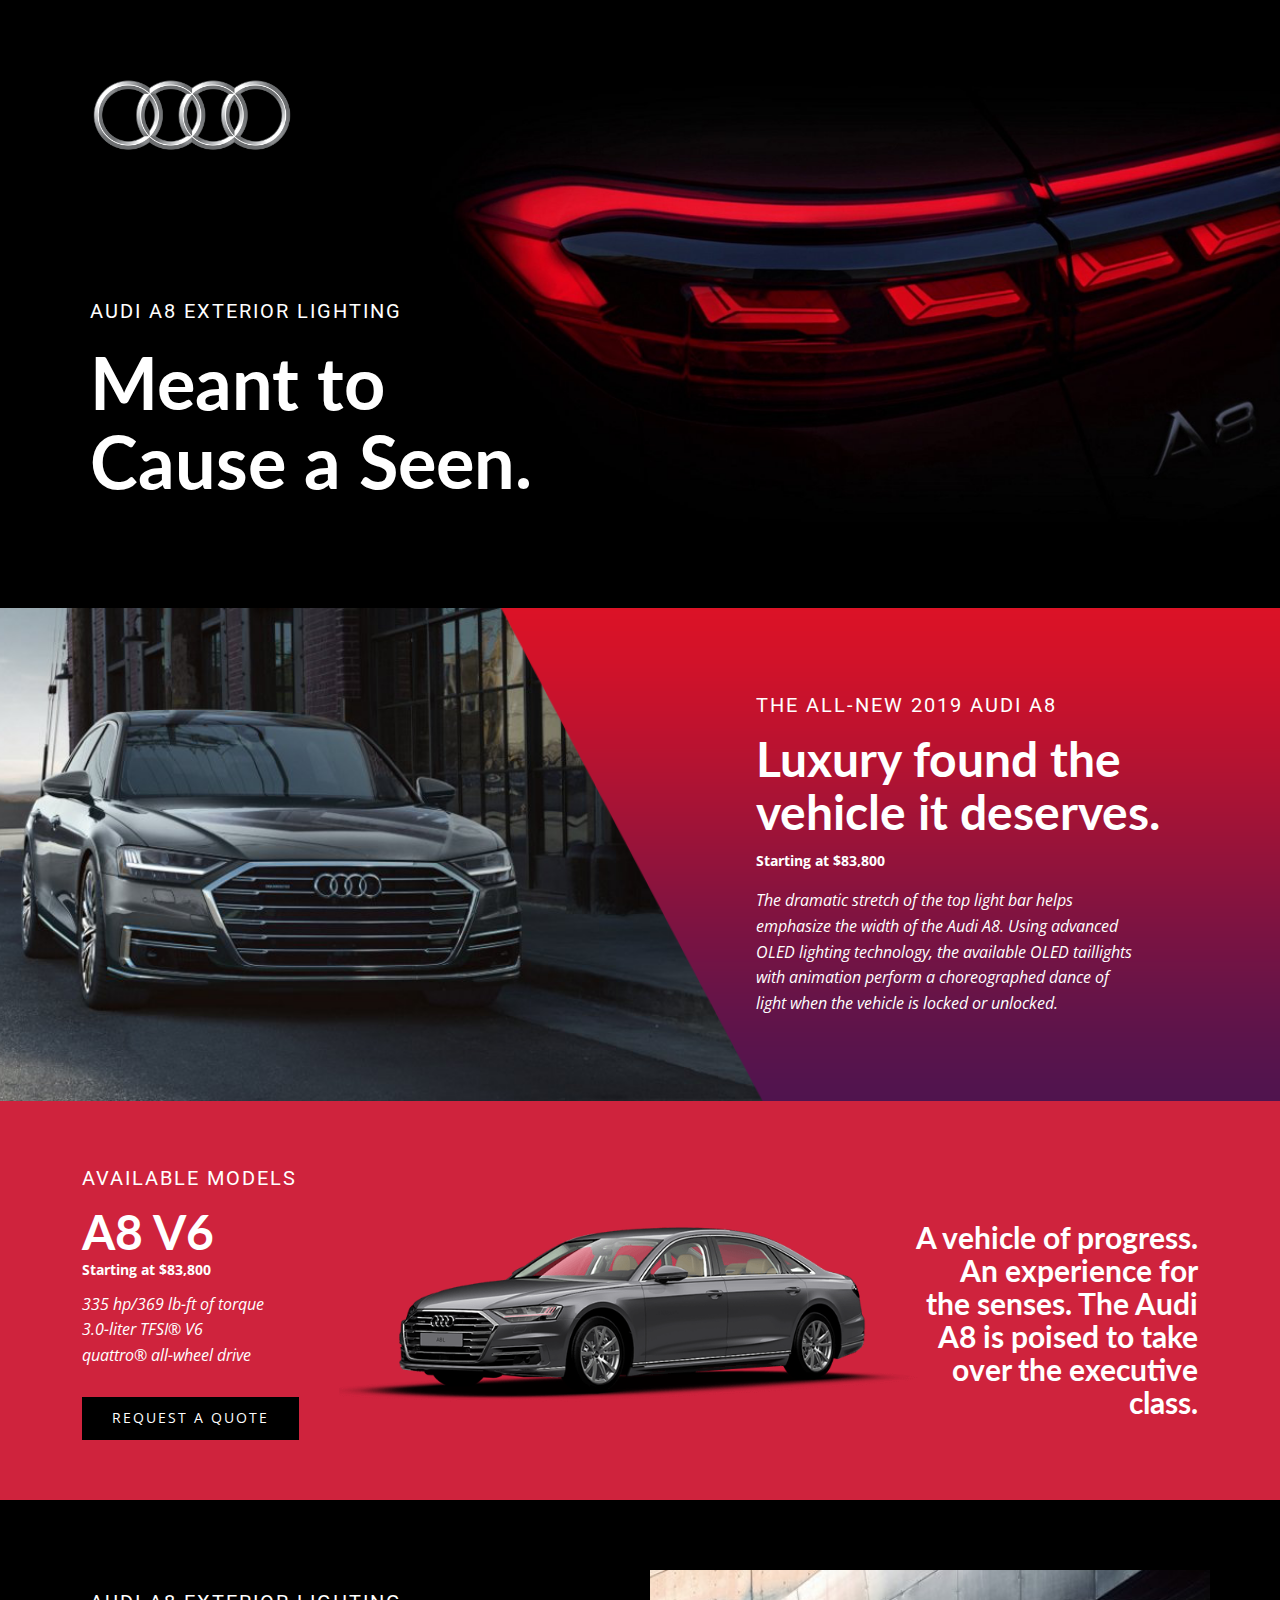
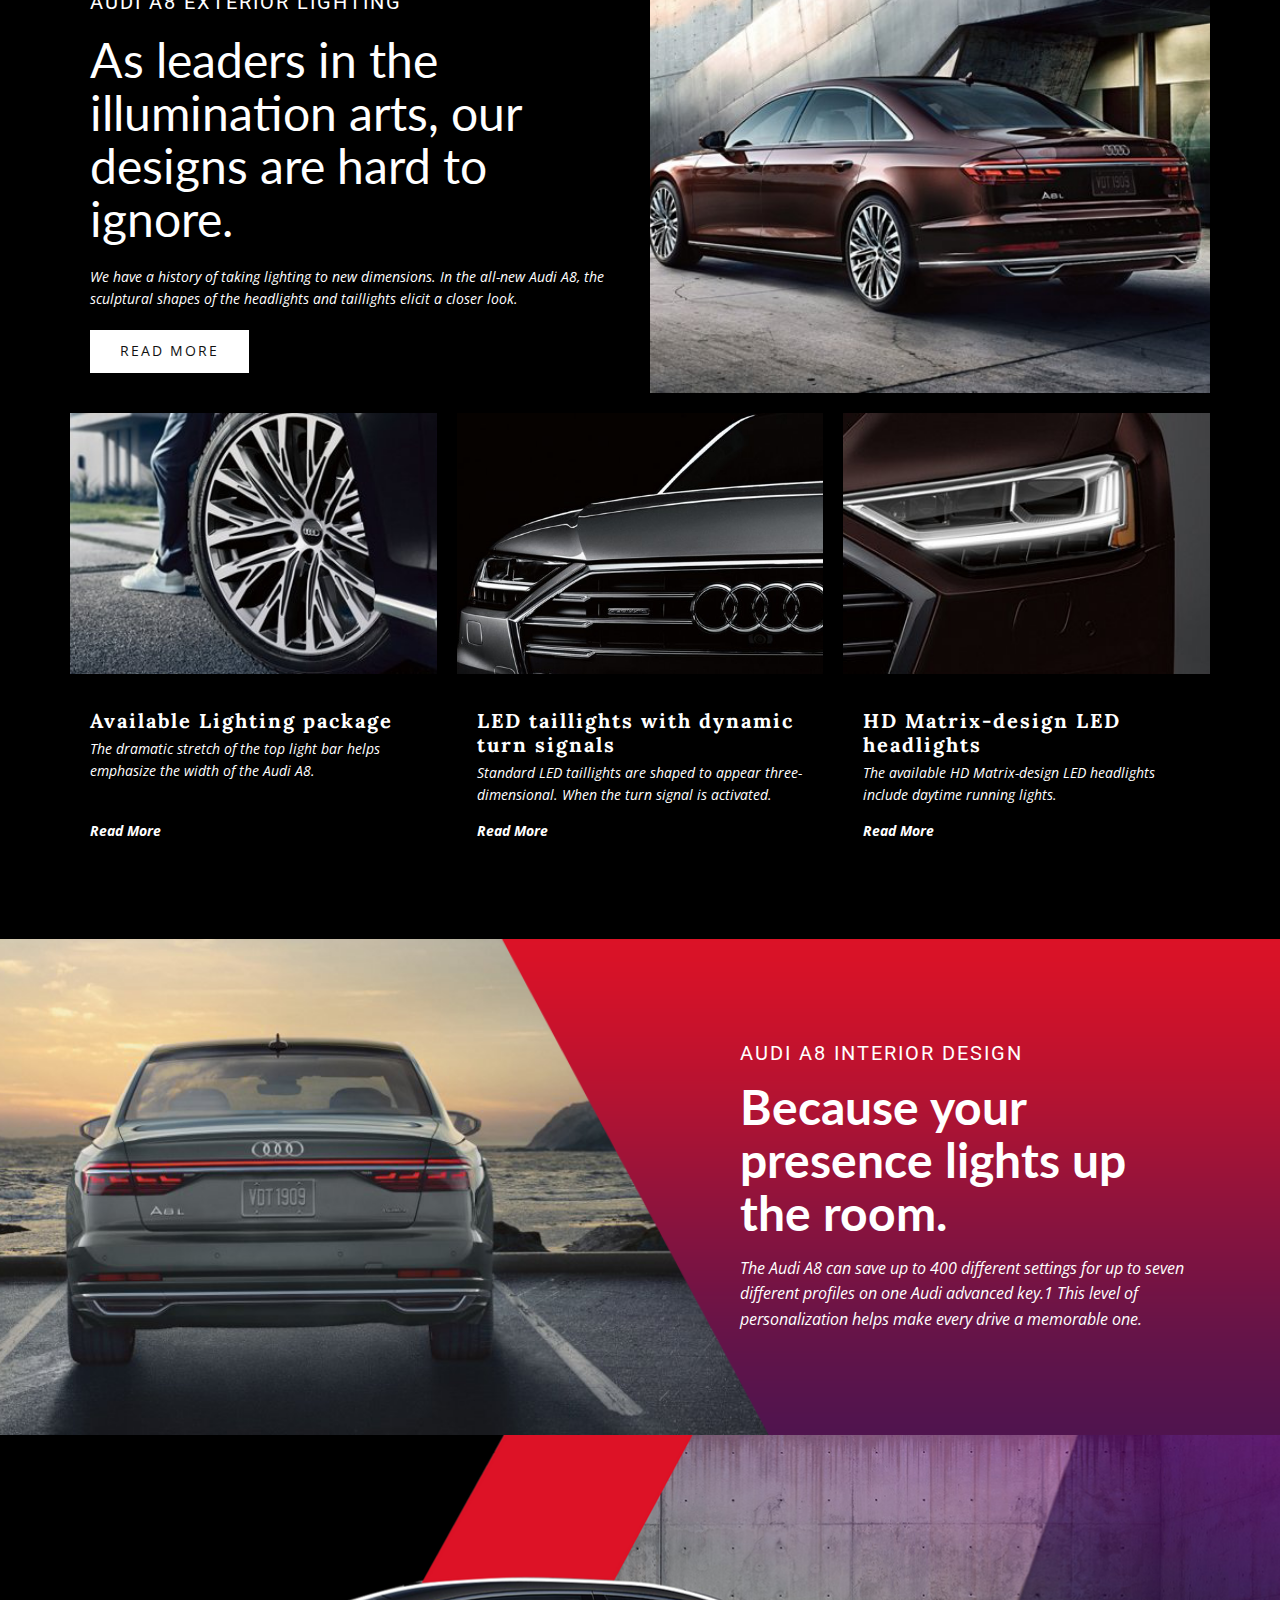
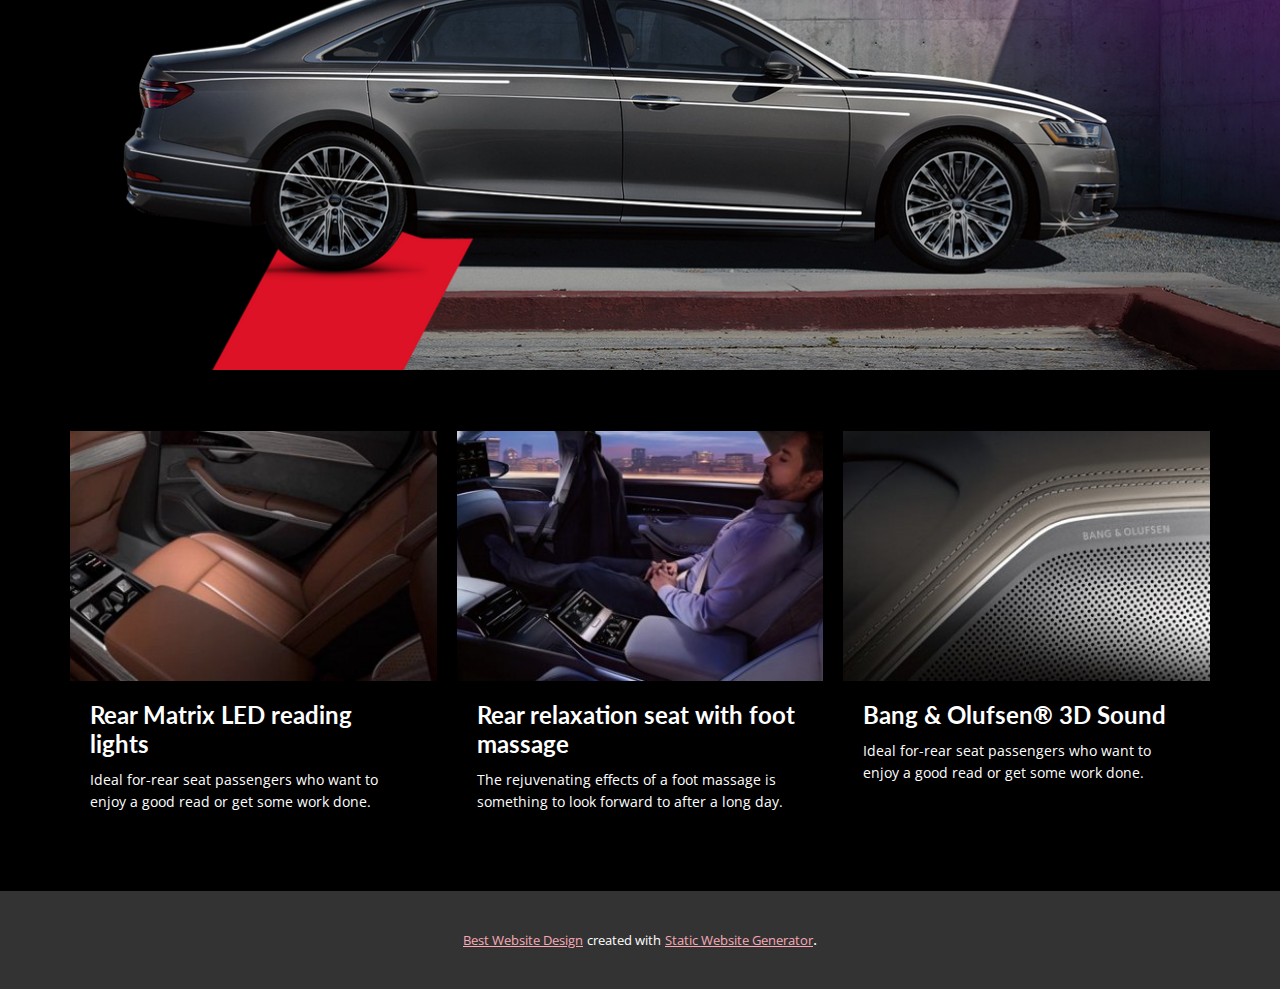
==== Produkt-Info-Page/index.html @ e40d1c65 "v1" ====
<!DOCTYPE html>
<html style="font-size: 16px;">
  <head>
    <meta name="viewport" content="width=device-width, initial-scale=1.0">
    <meta charset="utf-8">
    <meta name="keywords" content="Meant toCause a Seen., Luxury found thevehicle it deserves., A8 V6, A vehicle of progress. An experience for the senses. The Audi A8 is poised to take over the executive class., As leaders in the illumination arts, our designs are hard to ignore., Because your presence lights up the room.">
    <meta name="description" content="">
    <meta name="page_type" content="np-template-header-footer-from-plugin">
    <title>Startseite</title>
    <link rel="stylesheet" href="nicepage.css" media="screen">
<link rel="stylesheet" href="Startseite.css" media="screen">
    <script class="u-script" type="text/javascript" src="jquery.js" defer=""></script>
    <script class="u-script" type="text/javascript" src="nicepage.js" defer=""></script>
    <meta name="generator" content="Nicepage 3.9.0, nicepage.com">
    <link id="u-theme-google-font" rel="stylesheet" href="https://fonts.googleapis.com/css?family=Roboto:100,100i,300,300i,400,400i,500,500i,700,700i,900,900i|Open+Sans:300,300i,400,400i,600,600i,700,700i,800,800i">
    <link id="u-page-google-font" rel="stylesheet" href="https://fonts.googleapis.com/css?family=Lato:100,100i,300,300i,400,400i,700,700i,900,900i|lora">
    
    
    
    
    
    
    
    
    
    <script type="application/ld+json">{
		"@context": "http://schema.org",
		"@type": "Organization",
		"name": "",
		"url": "index.html"
}</script>
    <meta property="og:title" content="Startseite">
    <meta property="og:type" content="website">
    <meta name="theme-color" content="#cf233d">
    <link rel="canonical" href="index.html">
    <meta property="og:url" content="index.html">
  </head>
  <body data-home-page="Startseite.html" data-home-page-title="Startseite" class="u-body"> 
    <section class="u-clearfix u-image u-section-1" id="sec-96b8">
      <div class="u-clearfix u-sheet u-sheet-1">
        <div class="u-container-style u-group u-group-1">
          <div class="u-container-layout u-valign-bottom">
            <img src="images/70e17825546b0f43d3c9b436174ec06d.png" alt="" class="u-image u-image-default u-image-1" data-image-width="1600" data-image-height="548">
            <h4 class="u-text u-text-body-alt-color u-text-1">Audi A8 Exterior lighting</h4>
            <h1 class="u-custom-font u-font-lato u-text u-text-body-alt-color u-title u-text-2"><b>Meant to</b>
              <br><b>Cause a Seen.</b>
            </h1>
          </div>
        </div>
      </div>
    </section>
    <section class="u-clearfix u-image u-section-2" id="sec-daf1">
      <div class="u-clearfix u-sheet u-sheet-1">
        <div class="u-container-style u-group u-group-1">
          <div class="u-container-layout u-valign-middle u-container-layout-1">
            <h4 class="u-text u-text-body-alt-color u-text-1">The all-new 2019 Audi A8</h4>
            <h2 class="u-custom-font u-font-lato u-text u-text-body-alt-color u-text-2"><b>Luxury found the<br>vehicle it deserves.</b>
            </h2>
            <p class="u-text u-text-body-alt-color u-text-3"><b>Starting at</b><b>&nbsp;$83,800</b>
            </p>
            <p class="u-text u-text-body-alt-color u-text-4">The dramatic stretch of the top light bar helps emphasize the width of the Audi A8. Using advanced OLED lighting technology, the available OLED taillights with animation perform a choreographed dance of light when the vehicle is locked
                        or unlocked.</p>
          </div>
        </div>
      </div>
    </section>
    <section class="u-clearfix u-section-3" id="sec-d2fb">
      <div class="u-expanded u-video">
        <div class="embed-responsive">
          <video class="embed-responsive-item">
            <source src="https://s7d9.scene7.com/e2/Audiusastaging/Videos/Models/MLP-2019/A8/2019-Audi-A8-s1-model-intro-01-vid-desktop-v2.mp4" type="video/mp4">
            <p>Your browser does not support HTML5 video.</p>
          </video>
          <button class="u-video-poster">Play video</button>
        </div>
      </div>
    </section>
    <section class="u-clearfix u-palette-1-base u-section-4" id="carousel_dd70">
      <div class="u-clearfix u-expanded-width u-layout-wrap u-layout-wrap-1">
        <div class="u-gutter-0 u-layout">
          <div class="u-layout-row">
            <div class="u-container-style u-layout-cell u-left-cell u-size-20 u-size-20-md u-layout-cell-1">
              <div class="u-container-layout u-container-layout-1">
                <h4 class="u-text u-text-1">Available models</h4>
                <h2 class="u-custom-font u-font-lato u-text u-text-2"><b>A8 V6</b>
                </h2>
                <p class="u-text u-text-3"><b>Starting at $83,800</b>
                </p>
                <p class="u-text u-text-4">335 hp/369 lb-ft of torque<br>3.0-liter TFSI® V6<br>quattro® all-wheel drive
                </p>
                <a href="https://www.nicepage.com/website-design" class="u-black u-btn u-button-style u-btn-1">Request a Quote</a>
              </div>
            </div>
            <div class="u-container-style u-layout-cell u-size-20 u-size-20-md u-layout-cell-2">
              <div class="u-container-layout">
                <img class="u-image u-image-1" src="images/630efc4fee2f6e38532314f88ae8a4c8.png">
              </div>
            </div>
            <div class="u-align-right u-container-style u-layout-cell u-right-cell u-size-20 u-size-20-md u-layout-cell-3">
              <div class="u-container-layout">
                <h2 class="u-custom-font u-font-lato u-text u-text-5">A vehicle of progress. An experience for the senses. The Audi A8 is poised to take over the executive class.</h2>
              </div>
            </div>
          </div>
        </div>
      </div>
    </section>
    <section class="u-black u-clearfix u-section-5" id="sec-8a64">
      <div class="u-clearfix u-sheet u-sheet-1">
        <div class="u-clearfix u-expanded-width u-gutter-20 u-layout-wrap u-layout-wrap-1">
          <div class="u-layout">
            <div class="u-layout-col">
              <div class="u-size-30">
                <div class="u-layout-row">
                  <div class="u-container-style u-layout-cell u-left-cell u-size-30 u-layout-cell-1">
                    <div class="u-container-layout">
                      <h4 class="u-text u-text-1">Audi A8 Exterior lighting</h4>
                      <h2 class="u-custom-font u-font-lato u-text u-text-2">As leaders in the illumination arts, our designs are hard to ignore.</h2>
                      <p class="u-text u-text-3">We have a history of taking lighting to new dimensions. In the all-new Audi A8, the sculptural shapes of the headlights and taillights elicit a closer look.</p>
                      <a href="https://www.nicepage.com/" class="u-btn u-button-style u-white u-btn-1">Read More</a>
                    </div>
                  </div>
                  <div class="u-container-style u-image u-layout-cell u-right-cell u-size-30 u-image-1">
                    <div class="u-container-layout"></div>
                  </div>
                </div>
              </div>
              <div class="u-size-30">
                <div class="u-layout-row">
                  <div class="u-container-style u-layout-cell u-left-cell u-size-20 u-size-20-md u-layout-cell-3">
                    <div class="u-container-layout">
                      <img class="u-expanded-width u-image u-image-2" src="images/4bbfef81f689c7dd4583f8296f16c3d7.jpeg">
                      <h4 class="u-custom-font u-text u-text-4"><b>Available Lighting package</b>
                        <br>
                      </h4>
                      <p class="u-text u-text-5">The dramatic stretch of the top light bar helps emphasize the width of the Audi A8.</p>
                      <a href="#" class="u-link u-text-body-alt-color u-link-1">Read More</a>
                    </div>
                  </div>
                  <div class="u-container-style u-layout-cell u-size-20 u-size-20-md u-layout-cell-4">
                    <div class="u-container-layout">
                      <img class="u-expanded-width u-image u-image-3" src="images/ae5e158e554c8a88997cd100162f6431.jpeg">
                      <h4 class="u-custom-font u-text u-text-6"><b>LED taillights with dynamic turn signals</b>
                        <br>
                      </h4>
                      <p class="u-text u-text-7">Standard LED taillights are shaped to appear three-dimensional. When the turn signal is activated.</p>
                      <a href="https://nicepage.com/de/html-vorlagen" class="u-align-left u-link u-text-body-alt-color u-link-2">Read More</a>
                    </div>
                  </div>
                  <div class="u-container-style u-layout-cell u-right-cell u-size-20 u-size-20-md u-layout-cell-5">
                    <div class="u-container-layout">
                      <img class="u-expanded-width u-image u-image-4" src="images/77ebaa7ea8cea20ef056a1651c18eb3e.jpeg">
                      <h4 class="u-custom-font u-text u-text-8"><b>HD Matrix-design LED headlights</b>
                      </h4>
                      <p class="u-text u-text-9">The available HD Matrix-design LED headlights include daytime running lights.</p>
                      <a href="#" class="u-align-left u-link u-text-body-alt-color u-link-3">Read More</a>
                    </div>
                  </div>
                </div>
              </div>
            </div>
          </div>
        </div>
      </div>
    </section>
    <section class="u-clearfix u-image u-section-6" id="carousel_5138">
      <div class="u-clearfix u-sheet u-sheet-1">
        <div class="u-container-style u-group u-group-1">
          <div class="u-container-layout u-valign-middle">
            <h4 class="u-text u-text-body-alt-color u-text-1">Audi A8 Interior design</h4>
            <h2 class="u-custom-font u-font-lato u-text u-text-body-alt-color u-text-2"><b>Because your presence lights up the room.</b>
              <br>
            </h2>
            <p class="u-text u-text-body-alt-color u-text-3">The Audi A8 can save up to 400 different settings for up to seven different profiles on one Audi advanced key.1&nbsp;This level of personalization helps make every drive a memorable one.</p>
          </div>
        </div>
      </div>
    </section>
    <section class="u-clearfix u-image u-section-7" id="carousel_b284">
      <div class="u-clearfix u-sheet u-sheet-1"></div>
    </section>
    <section class="u-black u-clearfix u-section-8" id="sec-deab">
      <div class="u-clearfix u-sheet u-sheet-1">
        <div class="u-clearfix u-expanded-width u-gutter-20 u-layout-wrap u-layout-wrap-1">
          <div class="u-layout">
            <div class="u-layout-row">
              <div class="u-container-style u-layout-cell u-left-cell u-size-20 u-size-20-md u-layout-cell-1">
                <div class="u-container-layout">
                  <img class="u-expanded-width u-image u-image-1" src="images/914549430751c6075588a0ec07da84c9.jpeg">
                  <h4 class="u-custom-font u-font-lato u-text u-text-1"><b>Rear Matrix LED reading lights</b>
                  </h4>
                  <p class="u-text u-text-2">Ideal for-rear seat passengers who want to enjoy a good read or get some work done.</p>
                </div>
              </div>
              <div class="u-container-style u-layout-cell u-size-20 u-size-20-md u-layout-cell-2">
                <div class="u-container-layout">
                  <img class="u-expanded-width u-image u-image-2" src="images/8f8d4dcc6021e6c230306fff7daae688.jpeg">
                  <h4 class="u-custom-font u-font-lato u-text u-text-3"><b>Rear relaxation seat with foot massage</b>
                    <br>
                  </h4>
                  <p class="u-text u-text-4">The rejuvenating effects of a foot massage is something to look forward to after a long day.</p>
                </div>
              </div>
              <div class="u-container-style u-layout-cell u-right-cell u-size-20 u-size-20-md u-layout-cell-3">
                <div class="u-container-layout">
                  <img class="u-expanded-width u-image u-image-3" src="images/57b8ec2b311de8c05cf5fdb7cc03cfe3.jpeg">
                  <h4 class="u-custom-font u-font-lato u-text u-text-5"><b>Bang &amp; Olufsen® 3D Sound</b>
                    <br>
                  </h4>
                  <p class="u-text u-text-6">Ideal for-rear seat passengers who want to enjoy a good read or get some work done.</p>
                </div>
              </div>
            </div>
          </div>
        </div>
      </div>
    </section>
    
    
    
    <section class="u-backlink u-clearfix u-grey-80">
      <a class="u-link" href="https://nicepage.com/website-design" target="_blank">
        <span>Best Website Design</span>
      </a>
      <p class="u-text">
        <span>created with</span>
      </p>
      <a class="u-link" href="https://nicepage.com/static-site-generator" target="_blank">
        <span>Static Website Generator</span>
      </a>. 
    </section>
  </body>
</html>
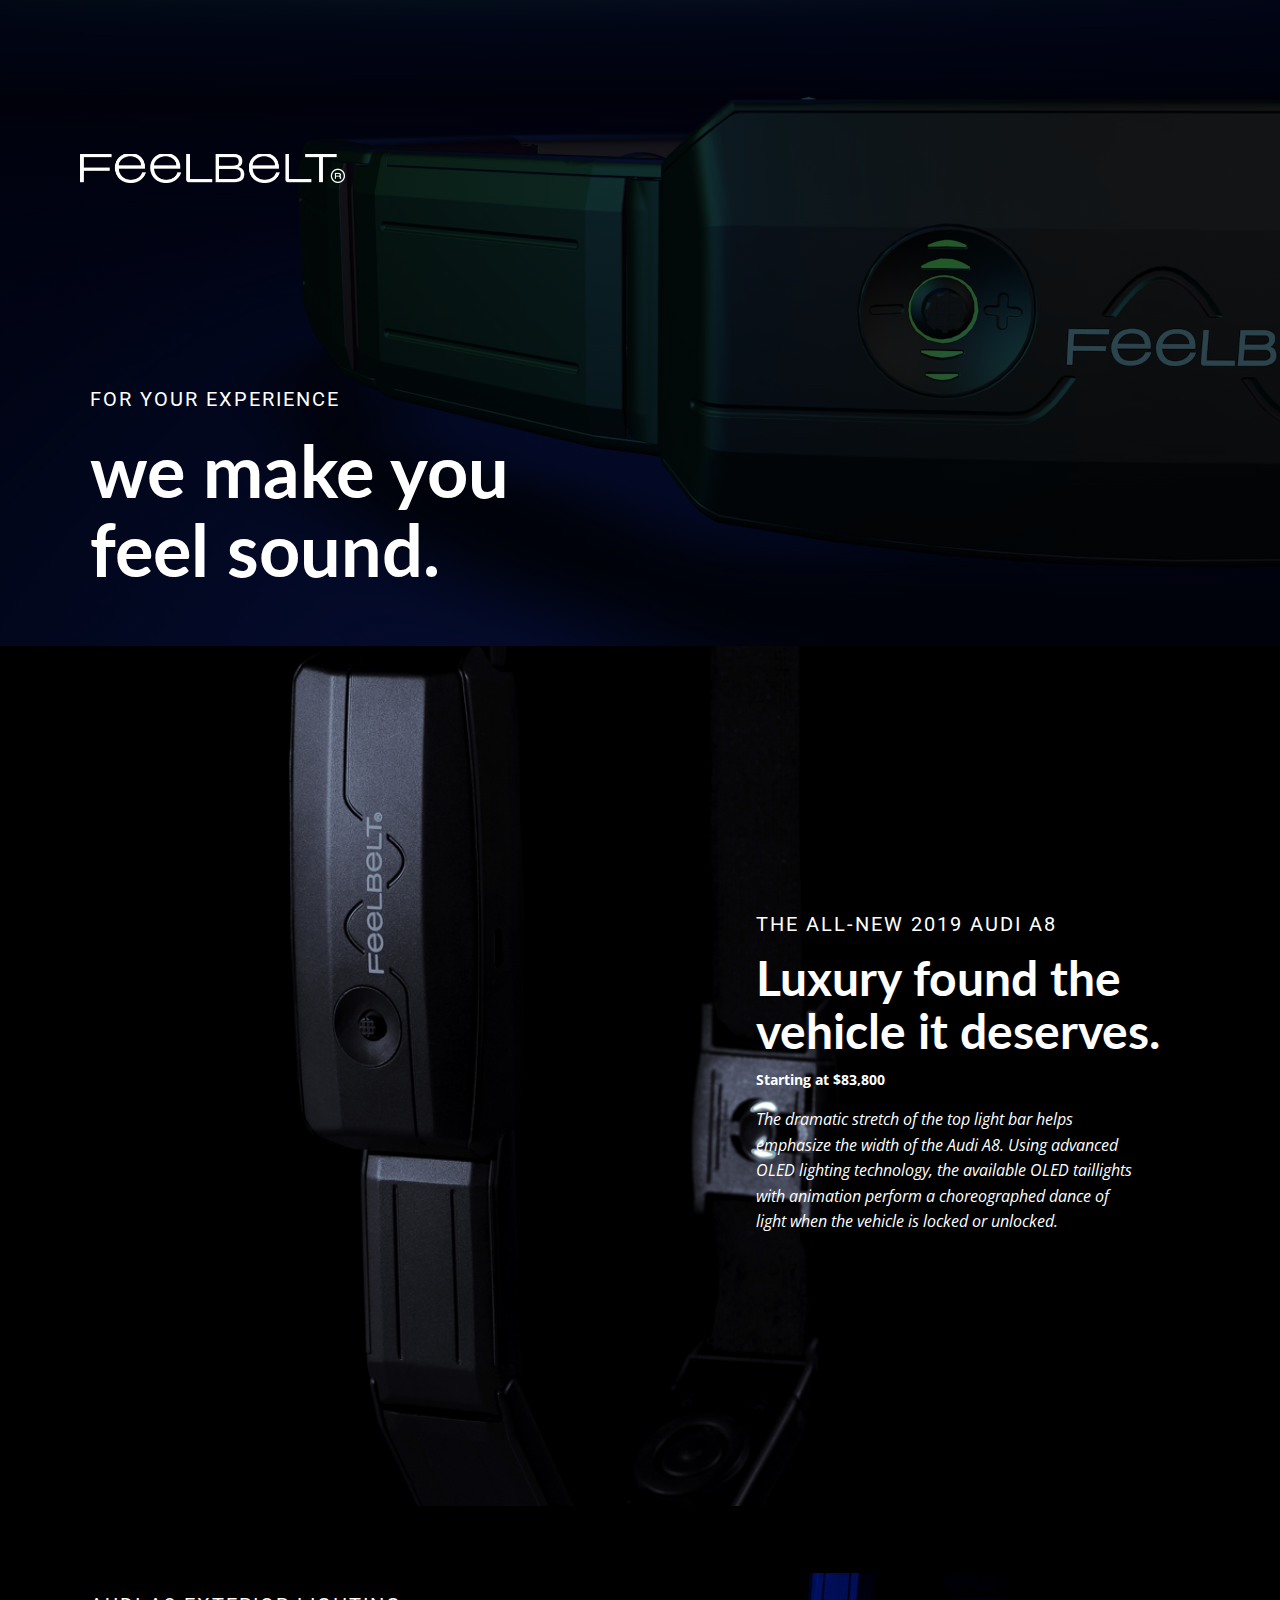
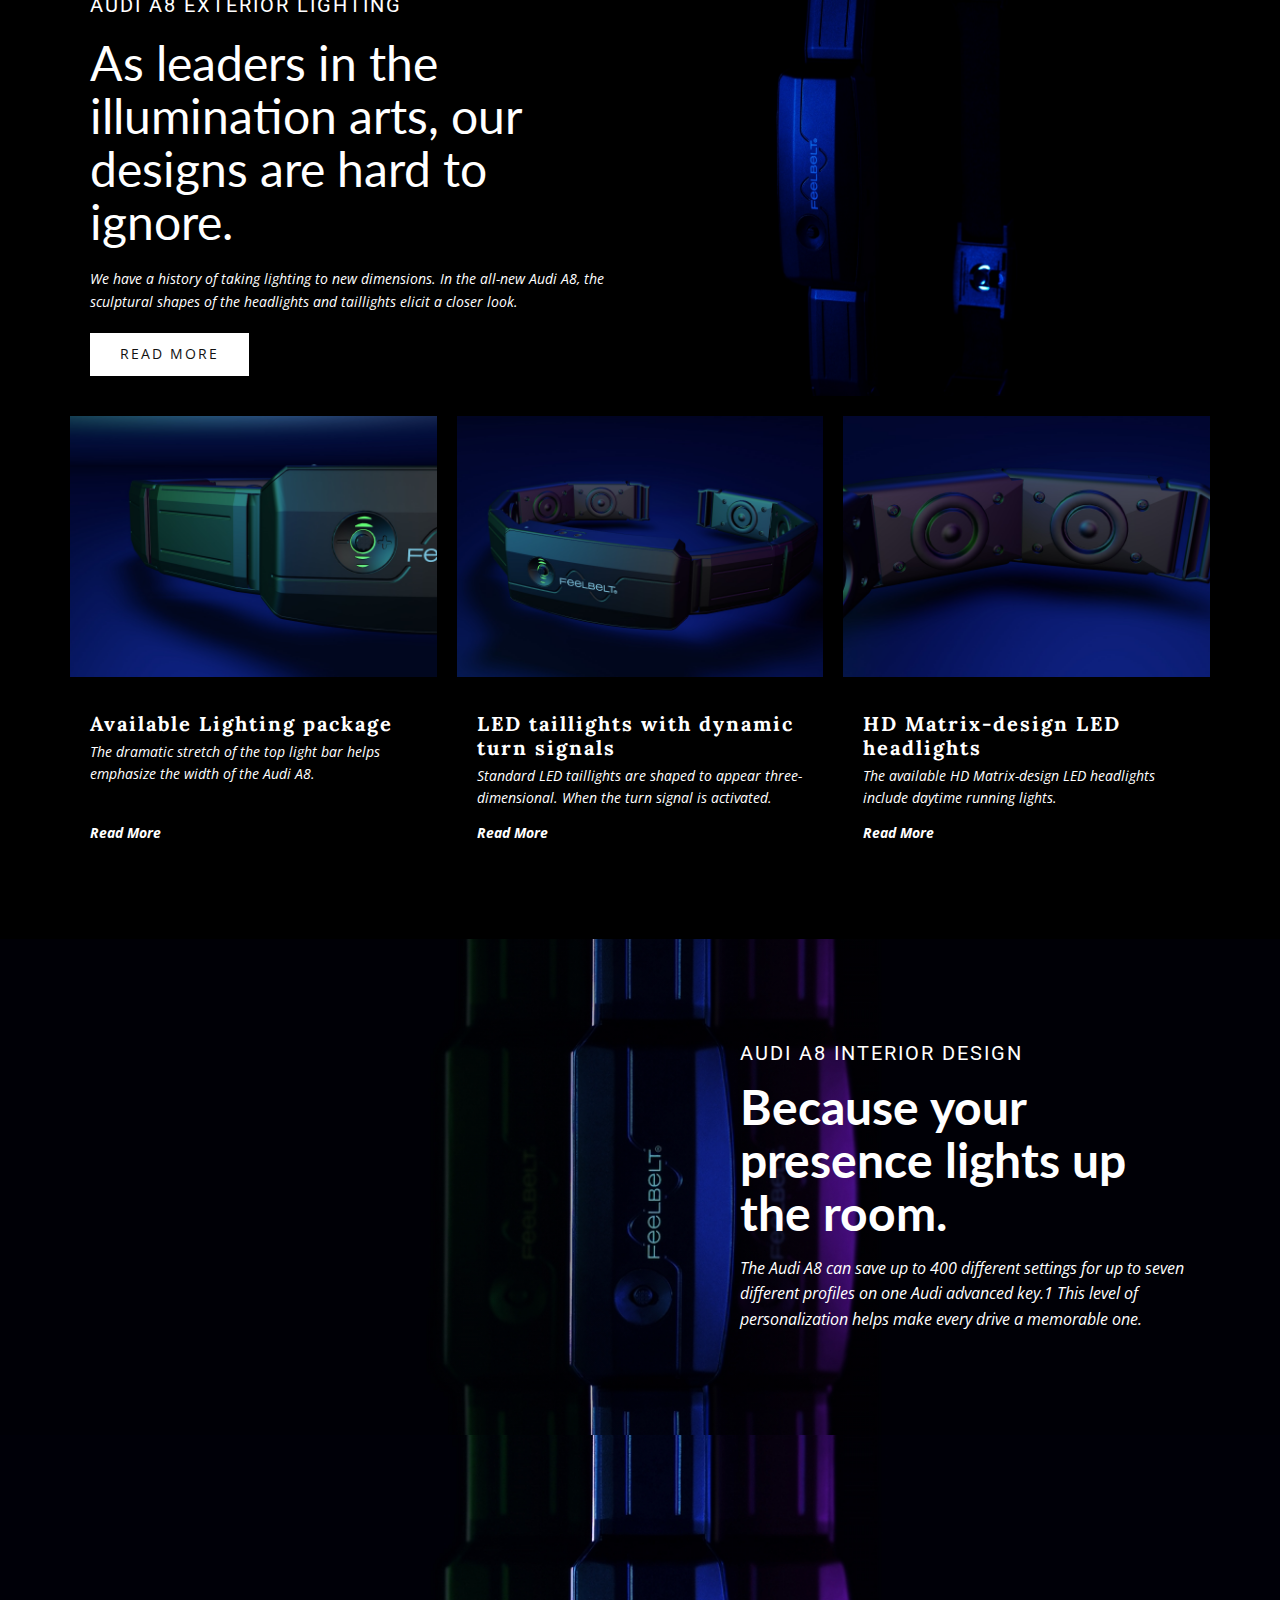
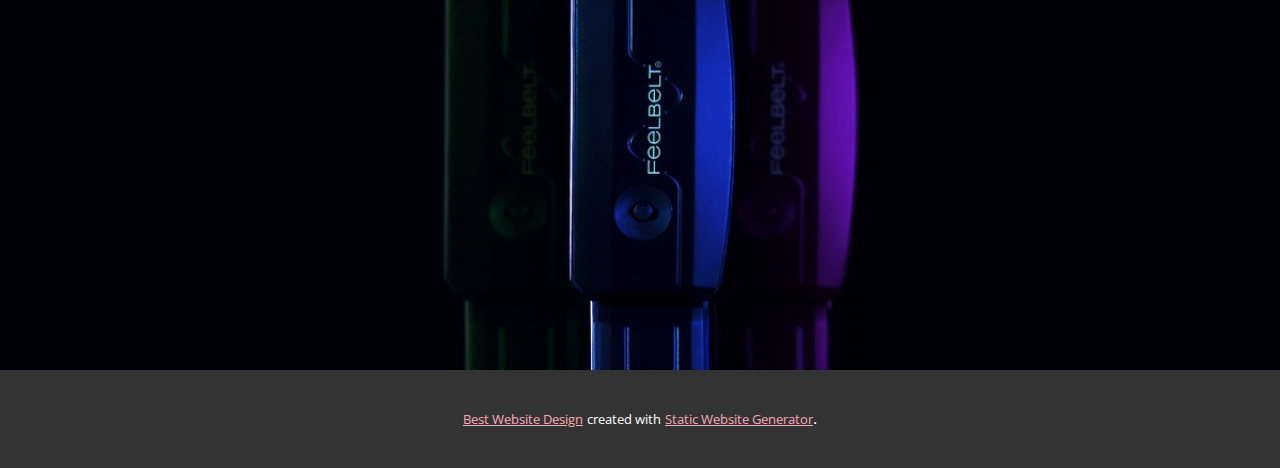
==== commit ad2c410c: "2" ====
--- a/Produkt-Info-Page/index.html
+++ b/Produkt-Info-Page/index.html
@@ -21,8 +21,6 @@
     
     
     
-    
-    
     <script type="application/ld+json">{
 		"@context": "http://schema.org",
 		"@type": "Organization",
@@ -36,20 +34,20 @@
     <meta property="og:url" content="index.html">
   </head>
   <body data-home-page="Startseite.html" data-home-page-title="Startseite" class="u-body"> 
-    <section class="u-clearfix u-image u-section-1" id="sec-96b8">
+    <section class="u-clearfix u-image u-shading u-section-1" id="sec-96b8" data-image-width="1920" data-image-height="1080">
       <div class="u-clearfix u-sheet u-sheet-1">
         <div class="u-container-style u-group u-group-1">
           <div class="u-container-layout u-valign-bottom">
-            <img src="images/70e17825546b0f43d3c9b436174ec06d.png" alt="" class="u-image u-image-default u-image-1" data-image-width="1600" data-image-height="548">
-            <h4 class="u-text u-text-body-alt-color u-text-1">Audi A8 Exterior lighting</h4>
-            <h1 class="u-custom-font u-font-lato u-text u-text-body-alt-color u-title u-text-2"><b>Meant to</b>
-              <br><b>Cause a Seen.</b>
+            <img src="images/Feelbelt_Wortmarke_weiss-1024x115-1_78d735911f67a3307e75d13f1bd4d541.png" alt="" class="u-image u-image-default u-image-1" data-image-width="1024" data-image-height="115">
+            <h4 class="u-text u-text-body-alt-color u-text-1">FOR YOUR EXPERIENCE</h4>
+            <h1 class="u-custom-font u-font-lato u-text u-text-body-alt-color u-title u-text-2"><b style="">we make you&nbsp;</b>
+              <br><b style="">feel sound.</b>
             </h1>
           </div>
         </div>
       </div>
     </section>
-    <section class="u-clearfix u-image u-section-2" id="sec-daf1">
+    <section class="u-clearfix u-image u-parallax u-section-2" id="sec-daf1" data-image-width="2250" data-image-height="3000">
       <div class="u-clearfix u-sheet u-sheet-1">
         <div class="u-container-style u-group u-group-1">
           <div class="u-container-layout u-valign-middle u-container-layout-1">
@@ -75,38 +73,8 @@
         </div>
       </div>
     </section>
-    <section class="u-clearfix u-palette-1-base u-section-4" id="carousel_dd70">
-      <div class="u-clearfix u-expanded-width u-layout-wrap u-layout-wrap-1">
-        <div class="u-gutter-0 u-layout">
-          <div class="u-layout-row">
-            <div class="u-container-style u-layout-cell u-left-cell u-size-20 u-size-20-md u-layout-cell-1">
-              <div class="u-container-layout u-container-layout-1">
-                <h4 class="u-text u-text-1">Available models</h4>
-                <h2 class="u-custom-font u-font-lato u-text u-text-2"><b>A8 V6</b>
-                </h2>
-                <p class="u-text u-text-3"><b>Starting at $83,800</b>
-                </p>
-                <p class="u-text u-text-4">335 hp/369 lb-ft of torque<br>3.0-liter TFSI® V6<br>quattro® all-wheel drive
-                </p>
-                <a href="https://www.nicepage.com/website-design" class="u-black u-btn u-button-style u-btn-1">Request a Quote</a>
-              </div>
-            </div>
-            <div class="u-container-style u-layout-cell u-size-20 u-size-20-md u-layout-cell-2">
-              <div class="u-container-layout">
-                <img class="u-image u-image-1" src="images/630efc4fee2f6e38532314f88ae8a4c8.png">
-              </div>
-            </div>
-            <div class="u-align-right u-container-style u-layout-cell u-right-cell u-size-20 u-size-20-md u-layout-cell-3">
-              <div class="u-container-layout">
-                <h2 class="u-custom-font u-font-lato u-text u-text-5">A vehicle of progress. An experience for the senses. The Audi A8 is poised to take over the executive class.</h2>
-              </div>
-            </div>
-          </div>
-        </div>
-      </div>
-    </section>
-    <section class="u-black u-clearfix u-section-5" id="sec-8a64">
-      <div class="u-clearfix u-sheet u-sheet-1">
+    <section class="u-black u-clearfix u-section-4" id="sec-8a64">
+      <div class="u-clearfix u-sheet u-valign-middle u-sheet-1">
         <div class="u-clearfix u-expanded-width u-gutter-20 u-layout-wrap u-layout-wrap-1">
           <div class="u-layout">
             <div class="u-layout-col">
@@ -120,7 +88,10 @@
                       <a href="https://www.nicepage.com/" class="u-btn u-button-style u-white u-btn-1">Read More</a>
                     </div>
                   </div>
-                  <div class="u-container-style u-image u-layout-cell u-right-cell u-size-30 u-image-1">
+                  <div class="u-container-style u-effect-hover-zoom u-layout-cell u-right-cell u-size-30 u-layout-cell-2" data-image-width="2000" data-image-height="3000">
+                    <div class="u-background-effect u-expanded">
+                      <div class="u-background-effect-image u-expanded u-image u-image-1" data-image-width="2250" data-image-height="3000"></div>
+                    </div>
                     <div class="u-container-layout"></div>
                   </div>
                 </div>
@@ -129,7 +100,7 @@
                 <div class="u-layout-row">
                   <div class="u-container-style u-layout-cell u-left-cell u-size-20 u-size-20-md u-layout-cell-3">
                     <div class="u-container-layout">
-                      <img class="u-expanded-width u-image u-image-2" src="images/4bbfef81f689c7dd4583f8296f16c3d7.jpeg">
+                      <img class="u-expanded-width u-image u-image-2" src="images/feelbelt_front_light_shadow.jpg" data-image-width="1920" data-image-height="1080">
                       <h4 class="u-custom-font u-text u-text-4"><b>Available Lighting package</b>
                         <br>
                       </h4>
@@ -139,7 +110,7 @@
                   </div>
                   <div class="u-container-style u-layout-cell u-size-20 u-size-20-md u-layout-cell-4">
                     <div class="u-container-layout">
-                      <img class="u-expanded-width u-image u-image-3" src="images/ae5e158e554c8a88997cd100162f6431.jpeg">
+                      <img class="u-expanded-width u-image u-image-3" src="images/feelbelt_gesamt_light_shadow.jpg" data-image-width="1920" data-image-height="1080">
                       <h4 class="u-custom-font u-text u-text-6"><b>LED taillights with dynamic turn signals</b>
                         <br>
                       </h4>
@@ -149,7 +120,7 @@
                   </div>
                   <div class="u-container-style u-layout-cell u-right-cell u-size-20 u-size-20-md u-layout-cell-5">
                     <div class="u-container-layout">
-                      <img class="u-expanded-width u-image u-image-4" src="images/77ebaa7ea8cea20ef056a1651c18eb3e.jpeg">
+                      <img class="u-expanded-width u-image u-image-4" src="images/feelbelt_sensoren_light_shadow.jpg" data-image-width="1920" data-image-height="1080">
                       <h4 class="u-custom-font u-text u-text-8"><b>HD Matrix-design LED headlights</b>
                       </h4>
                       <p class="u-text u-text-9">The available HD Matrix-design LED headlights include daytime running lights.</p>
@@ -163,7 +134,7 @@
         </div>
       </div>
     </section>
-    <section class="u-clearfix u-image u-section-6" id="carousel_5138">
+    <section class="u-clearfix u-image u-shading u-section-5" id="carousel_5138" data-image-width="1200" data-image-height="1600">
       <div class="u-clearfix u-sheet u-sheet-1">
         <div class="u-container-style u-group u-group-1">
           <div class="u-container-layout u-valign-middle">
@@ -176,44 +147,8 @@
         </div>
       </div>
     </section>
-    <section class="u-clearfix u-image u-section-7" id="carousel_b284">
+    <section class="u-clearfix u-image u-section-6" id="carousel_b284" data-image-width="2250" data-image-height="3000">
       <div class="u-clearfix u-sheet u-sheet-1"></div>
-    </section>
-    <section class="u-black u-clearfix u-section-8" id="sec-deab">
-      <div class="u-clearfix u-sheet u-sheet-1">
-        <div class="u-clearfix u-expanded-width u-gutter-20 u-layout-wrap u-layout-wrap-1">
-          <div class="u-layout">
-            <div class="u-layout-row">
-              <div class="u-container-style u-layout-cell u-left-cell u-size-20 u-size-20-md u-layout-cell-1">
-                <div class="u-container-layout">
-                  <img class="u-expanded-width u-image u-image-1" src="images/914549430751c6075588a0ec07da84c9.jpeg">
-                  <h4 class="u-custom-font u-font-lato u-text u-text-1"><b>Rear Matrix LED reading lights</b>
-                  </h4>
-                  <p class="u-text u-text-2">Ideal for-rear seat passengers who want to enjoy a good read or get some work done.</p>
-                </div>
-              </div>
-              <div class="u-container-style u-layout-cell u-size-20 u-size-20-md u-layout-cell-2">
-                <div class="u-container-layout">
-                  <img class="u-expanded-width u-image u-image-2" src="images/8f8d4dcc6021e6c230306fff7daae688.jpeg">
-                  <h4 class="u-custom-font u-font-lato u-text u-text-3"><b>Rear relaxation seat with foot massage</b>
-                    <br>
-                  </h4>
-                  <p class="u-text u-text-4">The rejuvenating effects of a foot massage is something to look forward to after a long day.</p>
-                </div>
-              </div>
-              <div class="u-container-style u-layout-cell u-right-cell u-size-20 u-size-20-md u-layout-cell-3">
-                <div class="u-container-layout">
-                  <img class="u-expanded-width u-image u-image-3" src="images/57b8ec2b311de8c05cf5fdb7cc03cfe3.jpeg">
-                  <h4 class="u-custom-font u-font-lato u-text u-text-5"><b>Bang &amp; Olufsen® 3D Sound</b>
-                    <br>
-                  </h4>
-                  <p class="u-text u-text-6">Ideal for-rear seat passengers who want to enjoy a good read or get some work done.</p>
-                </div>
-              </div>
-            </div>
-          </div>
-        </div>
-      </div>
     </section>
     
     
--- a/Produkt-Info-Page/Startseite.css
+++ b/Produkt-Info-Page/Startseite.css
@@ -1,5 +1,5 @@
 .u-section-1 {
-  background-image: url("images/525ce8c68675e9116674646ad80f9735.png");
+  background-image: linear-gradient(0deg, rgba(0,0,0,0.65), rgba(0,0,0,0.65)), url("images/feelbelt_front_light_shadow.jpg");
   background-position: 50% 50%;
 }
 
@@ -8,26 +8,27 @@
 }
 
 .u-section-1 .u-group-1 {
-  width: 570px;
-  min-height: 494px;
+  width: 693px;
+  min-height: 532px;
+  height: auto;
   margin: 57px auto 57px 0;
 }
 
 .u-section-1 .u-image-1 {
-  width: 224px;
-  height: 78px;
-  margin: 20px auto 0 10px;
+  width: 265px;
+  height: 29px;
+  margin: 0 418px 0 10px;
 }
 
 .u-section-1 .u-text-1 {
   text-transform: uppercase;
   letter-spacing: 2px;
   font-size: 1.25rem;
-  margin: 144px 20px 0;
+  margin: 204px 20px 0;
 }
 
 .u-section-1 .u-text-2 {
-  margin: 20px 20px 50px;
+  margin: 20px 20px 0;
 }
 
 @media (max-width: 1199px) {
@@ -36,7 +37,7 @@
   }
 
   .u-section-1 .u-group-1 {
-    width: 470px;
+    height: auto;
   }
 
   .u-section-1 .u-image-1 {
@@ -96,6 +97,7 @@
   .u-section-1 .u-image-1 {
     width: 214px;
     margin-top: 15px;
+    margin-right: 275px;
     margin-left: 0;
   }
 
@@ -126,6 +128,7 @@
   .u-section-1 .u-image-1 {
     width: 192px;
     margin-top: 118px;
+    margin-right: 75px;
     margin-left: 6px;
   }
 
@@ -139,18 +142,17 @@
     margin-left: 9px;
   }
 }.u-section-2 {
-  background-image: url("images/9ebb440ab8c5fba21a44c5597539d30d.png");
-  background-position: 50% 50%;
+  background-image: url("images/feelbelt-series-one-low-res-16.jpg");
 }
 
 .u-section-2 .u-sheet-1 {
-  min-height: 493px;
+  min-height: 860px;
 }
 
 .u-section-2 .u-group-1 {
   width: 470px;
   min-height: 445px;
-  margin: 24px 0 24px auto;
+  margin: 205px 0 210px auto;
 }
 
 .u-section-2 .u-container-layout-1 {
@@ -183,6 +185,12 @@
 @media (max-width: 1199px) {
   .u-section-2 {
     min-height: 500px;
+    background-position: 50% 50%;
+    background-size: 135%;
+  }
+
+  .u-section-2 .u-sheet-1 {
+    min-height: 493px;
   }
 
   .u-section-2 .u-group-1 {
@@ -305,284 +313,22 @@
     margin-right: 23px;
   }
 }.u-section-4 {
-  min-height: 399px;
   background-image: none;
 }
 
+.u-section-4 .u-sheet-1 {
+  min-height: 1033px;
+}
+
 .u-section-4 .u-layout-wrap-1 {
-  margin: 0 auto 0 0;
+  margin: 60px auto 60px 0;
 }
 
 .u-section-4 .u-layout-cell-1 {
-  min-height: 399px;
-}
-
-.u-section-4 .u-container-layout-1 {
-  padding-left: 82px;
+  min-height: 339px;
 }
 
 .u-section-4 .u-text-1 {
-  text-transform: uppercase;
-  font-size: 1.25rem;
-  letter-spacing: 2px;
-  margin: 65px 16px 0 0;
-}
-
-.u-section-4 .u-text-2 {
-  font-weight: 700;
-  font-size: 3rem;
-  margin: 16px 50px 0 0;
-}
-
-.u-section-4 .u-text-3 {
-  font-size: 0.875rem;
-  margin: 0 29px 0 0;
-}
-
-.u-section-4 .u-text-4 {
-  font-style: italic;
-  margin: 10px 0 0;
-}
-
-.u-section-4 .u-btn-1 {
-  background-image: none;
-  font-size: 0.875rem;
-  letter-spacing: 2px;
-  text-transform: uppercase;
-  margin: 29px auto 0 0;
-}
-
-.u-section-4 .u-layout-cell-2 {
-  min-height: 399px;
-}
-
-.u-section-4 .u-image-1 {
-  width: 610px;
-  height: 303px;
-  margin: 48px -88px;
-}
-
-.u-section-4 .u-layout-cell-3 {
-  min-height: 399px;
-  background-image: none;
-}
-
-.u-section-4 .u-text-5 {
-  font-weight: 700;
-  font-size: 1.875rem;
-  margin: 120px 82px 40px 59px;
-}
-
-@media (max-width: 1199px) {
-  .u-section-4 .u-layout-wrap-1 {
-    margin-right: initial;
-    margin-left: initial;
-  }
-
-  .u-section-4 .u-container-layout-1 {
-    padding-left: 68px;
-  }
-
-  .u-section-4 .u-text-1 {
-    position: relative;
-    margin-right: 13px;
-  }
-
-  .u-section-4 .u-text-2 {
-    position: relative;
-    margin-right: 41px;
-  }
-
-  .u-section-4 .u-text-3 {
-    position: relative;
-    margin-right: 24px;
-  }
-
-  .u-section-4 .u-text-4 {
-    position: relative;
-  }
-
-  .u-section-4 .u-btn-1 {
-    width: 177px;
-    height: 42px;
-  }
-
-  .u-section-4 .u-image-1 {
-    width: 503px;
-    height: 257px;
-    margin: 71px auto 40px -61px;
-  }
-
-  .u-section-4 .u-text-5 {
-    position: relative;
-    margin-right: 68px;
-    margin-left: 49px;
-  }
-}
-
-@media (max-width: 991px) {
-  .u-section-4 .u-container-layout-1 {
-    padding-left: 52px;
-  }
-
-  .u-section-4 .u-text-1 {
-    margin-right: 10px;
-  }
-
-  .u-section-4 .u-text-2 {
-    margin-right: 32px;
-  }
-
-  .u-section-4 .u-text-3 {
-    margin-right: 18px;
-  }
-
-  .u-section-4 .u-btn-1 {
-    width: 136px;
-  }
-
-  .u-section-4 .u-image-1 {
-    width: 521px;
-    margin-left: -84px;
-  }
-
-  .u-section-4 .u-text-5 {
-    margin-right: 52px;
-    margin-left: 38px;
-  }
-}
-
-@media (max-width: 767px) {
-  .u-section-4 {
-    min-height: 1005px;
-  }
-
-  .u-section-4 .u-layout-cell-1 {
-    min-height: 335px;
-  }
-
-  .u-section-4 .u-container-layout-1 {
-    padding-left: 39px;
-  }
-
-  .u-section-4 .u-text-1 {
-    margin-top: 33px;
-    margin-right: 8px;
-  }
-
-  .u-section-4 .u-text-2 {
-    margin-right: 24px;
-  }
-
-  .u-section-4 .u-text-3 {
-    margin-right: 14px;
-  }
-
-  .u-section-4 .u-btn-1 {
-    margin-bottom: 33px;
-    width: auto;
-    height: auto;
-    padding: 10px 31px 10px 29px;
-  }
-
-  .u-section-4 .u-layout-cell-2 {
-    min-height: 335px;
-  }
-
-  .u-section-4 .u-image-1 {
-    width: 512px;
-    height: 263px;
-    margin-top: 68px;
-    margin-bottom: 0;
-    margin-left: 59px;
-  }
-
-  .u-section-4 .u-layout-cell-3 {
-    min-height: 335px;
-  }
-
-  .u-section-4 .u-text-5 {
-    margin-right: 39px;
-    margin-bottom: 0;
-    margin-left: 28px;
-  }
-}
-
-@media (max-width: 575px) {
-  .u-section-4 {
-    min-height: 909px;
-  }
-
-  .u-section-4 .u-layout-wrap-1 {
-    margin-top: 23px;
-    margin-right: initial;
-    margin-left: initial;
-  }
-
-  .u-section-4 .u-layout-cell-1 {
-    min-height: 303px;
-  }
-
-  .u-section-4 .u-container-layout-1 {
-    padding-left: 24px;
-  }
-
-  .u-section-4 .u-text-1 {
-    margin-top: 0;
-    margin-right: 5px;
-  }
-
-  .u-section-4 .u-text-2 {
-    margin-right: 15px;
-  }
-
-  .u-section-4 .u-text-3 {
-    margin-right: 9px;
-  }
-
-  .u-section-4 .u-btn-1 {
-    width: 107px;
-    height: 42px;
-  }
-
-  .u-section-4 .u-layout-cell-2 {
-    min-height: 280px;
-  }
-
-  .u-section-4 .u-image-1 {
-    width: 411px;
-    height: 223px;
-    margin-top: 1px;
-    margin-left: auto;
-    margin-bottom: 35px;
-  }
-
-  .u-section-4 .u-layout-cell-3 {
-    min-height: 303px;
-  }
-
-  .u-section-4 .u-text-5 {
-    margin-top: 87px;
-    margin-right: 24px;
-    margin-left: 18px;
-  }
-}.u-section-5 {
-  background-image: none;
-}
-
-.u-section-5 .u-sheet-1 {
-  min-height: 1032px;
-}
-
-.u-section-5 .u-layout-wrap-1 {
-  margin: 70px auto 70px 0;
-}
-
-.u-section-5 .u-layout-cell-1 {
-  min-height: 339px;
-}
-
-.u-section-5 .u-text-1 {
   margin-left: 20px;
   margin-right: 20px;
   text-transform: uppercase;
@@ -590,20 +336,20 @@
   letter-spacing: 2px;
 }
 
-.u-section-5 .u-text-2 {
+.u-section-4 .u-text-2 {
   margin-left: 20px;
   margin-right: 20px;
   font-size: 3rem;
 }
 
-.u-section-5 .u-text-3 {
+.u-section-4 .u-text-3 {
   margin-left: 20px;
   margin-right: 20px;
   font-size: 0.875rem;
   font-style: italic;
 }
 
-.u-section-5 .u-btn-1 {
+.u-section-4 .u-btn-1 {
   margin-left: 20px;
   margin-right: 20px;
   text-transform: uppercase;
@@ -612,95 +358,98 @@
   background-image: none;
 }
 
-.u-section-5 .u-image-1 {
-  background-image: url("images/53943586c5282fc0f2d58e6280ab1863.jpeg");
+.u-section-4 .u-layout-cell-2 {
   min-height: 339px;
+}
+
+.u-section-4 .u-image-1 {
+  background-image: url("images/feelbelt-series-one-low-res-15.jpg");
   background-position: 50% 50%;
 }
 
-.u-section-5 .u-layout-cell-3 {
+.u-section-4 .u-layout-cell-3 {
   background-image: none;
   min-height: 475px;
 }
 
-.u-section-5 .u-image-2 {
+.u-section-4 .u-image-2 {
   height: 261px;
   margin: 0 auto 0 0;
 }
 
-.u-section-5 .u-text-4 {
+.u-section-4 .u-text-4 {
   font-size: 1.25rem;
   letter-spacing: 2px;
   font-family: lora;
   margin: 35px 20px 0;
 }
 
-.u-section-5 .u-text-5 {
+.u-section-4 .u-text-5 {
   font-size: 0.875rem;
   font-style: italic;
   margin: 5px 20px 0;
 }
 
-.u-section-5 .u-link-1 {
+.u-section-4 .u-link-1 {
   font-size: 0.875rem;
   font-style: italic;
   font-weight: 700;
   margin: 37px auto 27px 20px;
 }
 
-.u-section-5 .u-layout-cell-4 {
+.u-section-4 .u-layout-cell-4 {
   background-image: none;
   min-height: 475px;
 }
 
-.u-section-5 .u-image-3 {
+.u-section-4 .u-image-3 {
   height: 261px;
   margin: 0 auto 0 0;
 }
 
-.u-section-5 .u-text-6 {
+.u-section-4 .u-text-6 {
   font-size: 1.25rem;
   letter-spacing: 2px;
   font-family: lora;
   margin: 35px 20px 0;
 }
 
-.u-section-5 .u-text-7 {
+.u-section-4 .u-text-7 {
   font-size: 0.875rem;
   font-style: italic;
   margin: 5px 20px 0;
 }
 
-.u-section-5 .u-link-2 {
+.u-section-4 .u-link-2 {
   font-size: 0.875rem;
   font-style: italic;
   font-weight: 700;
   margin: 13px auto 0 20px;
 }
 
-.u-section-5 .u-layout-cell-5 {
+.u-section-4 .u-layout-cell-5 {
   min-height: 475px;
 }
 
-.u-section-5 .u-image-4 {
+.u-section-4 .u-image-4 {
   height: 261px;
   margin: 0 auto 0 0;
 }
 
-.u-section-5 .u-text-8 {
+.u-section-4 .u-text-8 {
   font-size: 1.25rem;
   letter-spacing: 2px;
   font-family: lora;
   margin: 35px 20px 0;
 }
 
-.u-section-5 .u-text-9 {
+.u-section-4 .u-text-9 {
   font-size: 0.875rem;
   font-style: italic;
   margin: 5px 20px 0;
 }
 
-.u-section-5 .u-link-3 {
+.u-section-4 .u-link-3 {
   font-size: 0.875rem;
   font-style: italic;
   font-weight: 700;
@@ -708,97 +457,105 @@
 }
 
 @media (max-width: 1199px) {
-  .u-section-5 .u-layout-wrap-1 {
+  .u-section-4 .u-sheet-1 {
+    min-height: 1032px;
+  }
+
+  .u-section-4 .u-layout-wrap-1 {
     margin-right: initial;
     margin-left: initial;
   }
 
-  .u-section-5 .u-text-1 {
-    margin-left: 16px;
-    margin-right: 16px;
-    position: relative;
-  }
-
-  .u-section-5 .u-text-2 {
-    margin-left: 16px;
-    margin-right: 16px;
-    position: relative;
-  }
-
-  .u-section-5 .u-text-3 {
-    margin-left: 16px;
-    margin-right: 16px;
-    position: relative;
-  }
-
-  .u-section-5 .u-btn-1 {
-    margin-left: 16px;
-    margin-right: 16px;
-    position: relative;
-  }
-
-  .u-section-5 .u-image-2 {
+  .u-section-4 .u-text-1 {
+    margin-left: 16px;
+    margin-right: 16px;
+    position: relative;
+  }
+
+  .u-section-4 .u-text-2 {
+    margin-left: 16px;
+    margin-right: 16px;
+    position: relative;
+  }
+
+  .u-section-4 .u-text-3 {
+    margin-left: 16px;
+    margin-right: 16px;
+    position: relative;
+  }
+
+  .u-section-4 .u-btn-1 {
+    margin-left: 16px;
+    margin-right: 16px;
+    position: relative;
+  }
+
+  .u-section-4 .u-layout-cell-2 {
+    background-position: 50% 50%;
+  }
+
+  .u-section-4 .u-image-2 {
     margin-right: initial;
     margin-left: initial;
   }
 
-  .u-section-5 .u-text-4 {
-    position: relative;
-    margin-left: 16px;
-    margin-right: 16px;
-  }
-
-  .u-section-5 .u-text-5 {
-    position: relative;
-    margin-left: 16px;
-    margin-right: 16px;
-  }
-
-  .u-section-5 .u-link-1 {
-    margin-left: 16px;
-  }
-
-  .u-section-5 .u-image-3 {
+  .u-section-4 .u-text-4 {
+    position: relative;
+    margin-left: 16px;
+    margin-right: 16px;
+  }
+
+  .u-section-4 .u-text-5 {
+    position: relative;
+    margin-left: 16px;
+    margin-right: 16px;
+  }
+
+  .u-section-4 .u-link-1 {
+    margin-left: 16px;
+  }
+
+  .u-section-4 .u-image-3 {
     margin-right: initial;
     margin-left: initial;
   }
 
-  .u-section-5 .u-text-6 {
-    position: relative;
-    margin-left: 16px;
-    margin-right: 16px;
-  }
-
-  .u-section-5 .u-text-7 {
-    position: relative;
-    margin-left: 16px;
-    margin-right: 16px;
-  }
-
-  .u-section-5 .u-link-2 {
+  .u-section-4 .u-text-6 {
+    position: relative;
+    margin-left: 16px;
+    margin-right: 16px;
+  }
+
+  .u-section-4 .u-text-7 {
+    position: relative;
+    margin-left: 16px;
+    margin-right: 16px;
+  }
+
+  .u-section-4 .u-link-2 {
     width: 59px;
     height: 22px;
     margin-left: 16px;
   }
 
-  .u-section-5 .u-image-4 {
+  .u-section-4 .u-image-4 {
     margin-right: initial;
     margin-left: initial;
   }
 
-  .u-section-5 .u-text-8 {
-    position: relative;
-    margin-left: 16px;
-    margin-right: 16px;
-  }
-
-  .u-section-5 .u-text-9 {
-    position: relative;
-    margin-left: 16px;
-    margin-right: 16px;
-  }
-
-  .u-section-5 .u-link-3 {
+  .u-section-4 .u-text-8 {
+    position: relative;
+    margin-left: 16px;
+    margin-right: 16px;
+  }
+
+  .u-section-4 .u-text-9 {
+    position: relative;
+    margin-left: 16px;
+    margin-right: 16px;
+  }
+
+  .u-section-4 .u-link-3 {
     width: 59px;
     height: 22px;
     margin-left: 16px;
@@ -806,547 +563,330 @@
 }
 
 @media (max-width: 991px) {
-  .u-section-5 .u-text-1 {
-    margin-left: 13px;
-    margin-right: 13px;
-  }
-
-  .u-section-5 .u-text-2 {
-    margin-left: 13px;
-    margin-right: 13px;
-  }
-
-  .u-section-5 .u-text-3 {
-    margin-left: 13px;
-    margin-right: 13px;
-  }
-
-  .u-section-5 .u-btn-1 {
-    margin-left: 13px;
-    margin-right: 13px;
-  }
-
-  .u-section-5 .u-text-4 {
-    margin-left: 13px;
-    margin-right: 13px;
-  }
-
-  .u-section-5 .u-text-5 {
-    margin-left: 13px;
-    margin-right: 13px;
-  }
-
-  .u-section-5 .u-link-1 {
-    margin-left: 13px;
-  }
-
-  .u-section-5 .u-text-6 {
-    margin-left: 13px;
-    margin-right: 13px;
-  }
-
-  .u-section-5 .u-text-7 {
-    margin-left: 13px;
-    margin-right: 13px;
-  }
-
-  .u-section-5 .u-link-2 {
+  .u-section-4 .u-text-1 {
+    margin-left: 13px;
+    margin-right: 13px;
+  }
+
+  .u-section-4 .u-text-2 {
+    margin-left: 13px;
+    margin-right: 13px;
+  }
+
+  .u-section-4 .u-text-3 {
+    margin-left: 13px;
+    margin-right: 13px;
+  }
+
+  .u-section-4 .u-btn-1 {
+    margin-left: 13px;
+    margin-right: 13px;
+  }
+
+  .u-section-4 .u-text-4 {
+    margin-left: 13px;
+    margin-right: 13px;
+  }
+
+  .u-section-4 .u-text-5 {
+    margin-left: 13px;
+    margin-right: 13px;
+  }
+
+  .u-section-4 .u-link-1 {
+    margin-left: 13px;
+  }
+
+  .u-section-4 .u-text-6 {
+    margin-left: 13px;
+    margin-right: 13px;
+  }
+
+  .u-section-4 .u-text-7 {
+    margin-left: 13px;
+    margin-right: 13px;
+  }
+
+  .u-section-4 .u-link-2 {
     width: 45px;
     margin-left: 13px;
   }
 
-  .u-section-5 .u-text-8 {
-    margin-left: 13px;
-    margin-right: 13px;
-  }
-
-  .u-section-5 .u-text-9 {
-    margin-left: 13px;
-    margin-right: 13px;
-  }
-
-  .u-section-5 .u-link-3 {
+  .u-section-4 .u-text-8 {
+    margin-left: 13px;
+    margin-right: 13px;
+  }
+
+  .u-section-4 .u-text-9 {
+    margin-left: 13px;
+    margin-right: 13px;
+  }
+
+  .u-section-4 .u-link-3 {
     width: 45px;
     margin-left: 13px;
   }
 }
 
 @media (max-width: 767px) {
-  .u-section-5 .u-text-1 {
-    margin-left: 9px;
-    margin-right: 9px;
-  }
-
-  .u-section-5 .u-text-2 {
-    margin-left: 9px;
-    margin-right: 9px;
-  }
-
-  .u-section-5 .u-text-3 {
-    margin-left: 9px;
-    margin-right: 9px;
-  }
-
-  .u-section-5 .u-btn-1 {
-    margin-left: 9px;
-    margin-right: 9px;
-  }
-
-  .u-section-5 .u-text-4 {
-    margin-left: 9px;
-    margin-right: 9px;
-  }
-
-  .u-section-5 .u-text-5 {
-    margin-left: 9px;
-    margin-right: 9px;
-  }
-
-  .u-section-5 .u-link-1 {
-    margin-left: 9px;
-  }
-
-  .u-section-5 .u-text-6 {
-    margin-left: 9px;
-    margin-right: 9px;
-  }
-
-  .u-section-5 .u-text-7 {
-    margin-left: 9px;
-    margin-right: 9px;
-  }
-
-  .u-section-5 .u-link-2 {
+  .u-section-4 .u-text-1 {
+    margin-left: 9px;
+    margin-right: 9px;
+  }
+
+  .u-section-4 .u-text-2 {
+    margin-left: 9px;
+    margin-right: 9px;
+  }
+
+  .u-section-4 .u-text-3 {
+    margin-left: 9px;
+    margin-right: 9px;
+  }
+
+  .u-section-4 .u-btn-1 {
+    margin-left: 9px;
+    margin-right: 9px;
+  }
+
+  .u-section-4 .u-text-4 {
+    margin-left: 9px;
+    margin-right: 9px;
+  }
+
+  .u-section-4 .u-text-5 {
+    margin-left: 9px;
+    margin-right: 9px;
+  }
+
+  .u-section-4 .u-link-1 {
+    margin-left: 9px;
+  }
+
+  .u-section-4 .u-text-6 {
+    margin-left: 9px;
+    margin-right: 9px;
+  }
+
+  .u-section-4 .u-text-7 {
+    margin-left: 9px;
+    margin-right: 9px;
+  }
+
+  .u-section-4 .u-link-2 {
     width: 42px;
     margin-left: 9px;
   }
 
-  .u-section-5 .u-text-8 {
-    margin-left: 9px;
-    margin-right: 9px;
-  }
-
-  .u-section-5 .u-text-9 {
-    margin-left: 9px;
-    margin-right: 9px;
-  }
-
-  .u-section-5 .u-link-3 {
+  .u-section-4 .u-text-8 {
+    margin-left: 9px;
+    margin-right: 9px;
+  }
+
+  .u-section-4 .u-text-9 {
+    margin-left: 9px;
+    margin-right: 9px;
+  }
+
+  .u-section-4 .u-link-3 {
     width: 42px;
     margin-left: 9px;
   }
 }
 
 @media (max-width: 575px) {
-  .u-section-5 .u-text-1 {
-    margin-left: 6px;
-    margin-right: 6px;
-  }
-
-  .u-section-5 .u-text-2 {
-    margin-left: 6px;
-    margin-right: 6px;
-  }
-
-  .u-section-5 .u-text-3 {
-    margin-left: 6px;
-    margin-right: 6px;
-  }
-
-  .u-section-5 .u-btn-1 {
-    margin-left: 6px;
-    margin-right: 6px;
-  }
-
-  .u-section-5 .u-text-4 {
-    margin-left: 6px;
-    margin-right: 6px;
-  }
-
-  .u-section-5 .u-text-5 {
-    margin-left: 6px;
-    margin-right: 6px;
-  }
-
-  .u-section-5 .u-link-1 {
-    margin-left: 6px;
-  }
-
-  .u-section-5 .u-text-6 {
-    margin-left: 6px;
-    margin-right: 6px;
-  }
-
-  .u-section-5 .u-text-7 {
-    margin-left: 6px;
-    margin-right: 6px;
-  }
-
-  .u-section-5 .u-link-2 {
+  .u-section-4 .u-text-1 {
+    margin-left: 6px;
+    margin-right: 6px;
+  }
+
+  .u-section-4 .u-text-2 {
+    margin-left: 6px;
+    margin-right: 6px;
+  }
+
+  .u-section-4 .u-text-3 {
+    margin-left: 6px;
+    margin-right: 6px;
+  }
+
+  .u-section-4 .u-btn-1 {
+    margin-left: 6px;
+    margin-right: 6px;
+  }
+
+  .u-section-4 .u-text-4 {
+    margin-left: 6px;
+    margin-right: 6px;
+  }
+
+  .u-section-4 .u-text-5 {
+    margin-left: 6px;
+    margin-right: 6px;
+  }
+
+  .u-section-4 .u-link-1 {
+    margin-left: 6px;
+  }
+
+  .u-section-4 .u-text-6 {
+    margin-left: 6px;
+    margin-right: 6px;
+  }
+
+  .u-section-4 .u-text-7 {
+    margin-left: 6px;
+    margin-right: 6px;
+  }
+
+  .u-section-4 .u-link-2 {
     width: 35px;
     margin-left: 6px;
   }
 
-  .u-section-5 .u-text-8 {
-    margin-left: 6px;
-    margin-right: 6px;
-  }
-
-  .u-section-5 .u-text-9 {
-    margin-left: 6px;
-    margin-right: 6px;
-  }
-
-  .u-section-5 .u-link-3 {
+  .u-section-4 .u-text-8 {
+    margin-left: 6px;
+    margin-right: 6px;
+  }
+
+  .u-section-4 .u-text-9 {
+    margin-left: 6px;
+    margin-right: 6px;
+  }
+
+  .u-section-4 .u-link-3 {
     width: 35px;
     margin-left: 6px;
   }
-}.u-section-6 {
-  background-image: url("images/65ab14931d6fd00c4b170e103a18f38b.png");
+}.u-section-5 {
+  background-image: linear-gradient(0deg, rgba(0,0,0,0.3), rgba(0,0,0,0.3)), url("images/feelbelt-series-one-low-res-09.jpg");
   background-position: 50% 50%;
 }
 
-.u-section-6 .u-sheet-1 {
+.u-section-5 .u-sheet-1 {
   min-height: 493px;
 }
 
-.u-section-6 .u-group-1 {
+.u-section-5 .u-group-1 {
   width: 470px;
   min-height: 448px;
   margin: 24px 0 24px auto;
 }
 
-.u-section-6 .u-text-1 {
+.u-section-5 .u-text-1 {
   font-size: 1.25rem;
   text-transform: uppercase;
   letter-spacing: 2px;
   margin: 36px 16px 0 0;
 }
 
-.u-section-6 .u-text-2 {
+.u-section-5 .u-text-2 {
   font-size: 3rem;
   font-weight: 700;
   margin: 16px 42px 0 0;
 }
 
-.u-section-6 .u-text-3 {
+.u-section-5 .u-text-3 {
   font-style: italic;
   margin: 16px 0 36px;
 }
 
 @media (max-width: 1199px) {
-  .u-section-6 {
+  .u-section-5 {
     min-height: 500px;
   }
 
-  .u-section-6 .u-group-1 {
+  .u-section-5 .u-group-1 {
     width: 388px;
   }
 
-  .u-section-6 .u-text-1 {
-    margin-right: 13px;
-  }
-
-  .u-section-6 .u-text-2 {
+  .u-section-5 .u-text-1 {
+    margin-right: 13px;
+  }
+
+  .u-section-5 .u-text-2 {
     margin-right: 35px;
   }
 }
 
 @media (max-width: 991px) {
-  .u-section-6 {
+  .u-section-5 {
     min-height: 0;
   }
 
-  .u-section-6 .u-sheet-1 {
+  .u-section-5 .u-sheet-1 {
     min-height: 584px;
   }
 
-  .u-section-6 .u-group-1 {
+  .u-section-5 .u-group-1 {
     width: 349px;
     min-height: 557px;
     margin-top: 14px;
     margin-bottom: 14px;
   }
 
-  .u-section-6 .u-text-1 {
+  .u-section-5 .u-text-1 {
     margin-right: 10px;
   }
 
-  .u-section-6 .u-text-2 {
+  .u-section-5 .u-text-2 {
     margin-right: 27px;
   }
 
-  .u-section-6 .u-text-3 {
+  .u-section-5 .u-text-3 {
     position: relative;
   }
 }
 
 @media (max-width: 767px) {
-  .u-section-6 {
+  .u-section-5 {
     min-height: 500px;
   }
 
-  .u-section-6 .u-group-1 {
+  .u-section-5 .u-group-1 {
     width: 278px;
   }
 
-  .u-section-6 .u-text-1 {
+  .u-section-5 .u-text-1 {
     position: relative;
     margin-right: 7px;
   }
 
-  .u-section-6 .u-text-2 {
+  .u-section-5 .u-text-2 {
     position: relative;
     margin-right: 20px;
   }
 }
 
 @media (max-width: 575px) {
-  .u-section-6 .u-group-1 {
+  .u-section-5 .u-group-1 {
     width: 234px;
   }
 
-  .u-section-6 .u-text-1 {
+  .u-section-5 .u-text-1 {
     margin-right: 5px;
   }
 
-  .u-section-6 .u-text-2 {
-    margin-right: 13px;
-  }
-}.u-section-7 {
-  background-image: url("images/9a5f7fd62a03bd322010a4c928157df8.png");
+  .u-section-5 .u-text-2 {
+    margin-right: 13px;
+  }
+}.u-section-6 {
+  background-image: url("images/feelbelt-series-one-low-res-091.jpg");
   background-position: 50% 50%;
 }
 
-.u-section-7 .u-sheet-1 {
+.u-section-6 .u-sheet-1 {
   min-height: 535px;
 }
 
 @media (max-width: 1199px) {
-  .u-section-7 .u-sheet-1 {
+  .u-section-6 .u-sheet-1 {
     min-height: 400px;
   }
 }
 
 @media (max-width: 575px) {
-  .u-section-7 .u-sheet-1 {
+  .u-section-6 .u-sheet-1 {
     min-height: 211px;
   }
-}.u-section-8 {
-  background-image: none;
-}
-
-.u-section-8 .u-sheet-1 {
-  min-height: 518px;
-}
-
-.u-section-8 .u-layout-wrap-1 {
-  margin: 61px auto 45px 0;
-}
-
-.u-section-8 .u-layout-cell-1 {
-  min-height: 432px;
-}
-
-.u-section-8 .u-image-1 {
-  height: 250px;
-  margin: 0 auto 0 0;
-}
-
-.u-section-8 .u-text-1 {
-  margin: 20px 20px 0;
-}
-
-.u-section-8 .u-text-2 {
-  font-size: 0.875rem;
-  margin: 10px 20px 33px;
-}
-
-.u-section-8 .u-layout-cell-2 {
-  background-image: none;
-  min-height: 432px;
-}
-
-.u-section-8 .u-image-2 {
-  height: 250px;
-  margin: 0 auto 0 0;
-}
-
-.u-section-8 .u-text-3 {
-  margin: 20px 20px 0;
-}
-
-.u-section-8 .u-text-4 {
-  font-size: 0.875rem;
-  margin: 10px 20px 33px;
-}
-
-.u-section-8 .u-layout-cell-3 {
-  background-image: none;
-  min-height: 432px;
-}
-
-.u-section-8 .u-image-3 {
-  height: 250px;
-  margin: 0 auto 0 0;
-}
-
-.u-section-8 .u-text-5 {
-  margin: 20px 20px 0;
-}
-
-.u-section-8 .u-text-6 {
-  font-size: 0.875rem;
-  margin: 10px 20px 33px;
-}
-
-@media (max-width: 1199px) {
-  .u-section-8 .u-layout-wrap-1 {
-    margin-right: initial;
-    margin-left: initial;
-  }
-
-  .u-section-8 .u-image-1 {
-    margin-right: initial;
-    margin-left: initial;
-  }
-
-  .u-section-8 .u-text-1 {
-    position: relative;
-    margin-left: 16px;
-    margin-right: 16px;
-  }
-
-  .u-section-8 .u-text-2 {
-    margin-left: 16px;
-    margin-right: 16px;
-  }
-
-  .u-section-8 .u-image-2 {
-    margin-right: initial;
-    margin-left: initial;
-  }
-
-  .u-section-8 .u-text-3 {
-    position: relative;
-    margin-left: 16px;
-    margin-right: 16px;
-  }
-
-  .u-section-8 .u-text-4 {
-    margin-left: 16px;
-    margin-right: 16px;
-  }
-
-  .u-section-8 .u-image-3 {
-    margin-right: initial;
-    margin-left: initial;
-  }
-
-  .u-section-8 .u-text-5 {
-    position: relative;
-    margin-left: 16px;
-    margin-right: 16px;
-  }
-
-  .u-section-8 .u-text-6 {
-    margin-left: 16px;
-    margin-right: 16px;
-  }
-}
-
-@media (max-width: 991px) {
-  .u-section-8 .u-text-1 {
-    margin-left: 13px;
-    margin-right: 13px;
-  }
-
-  .u-section-8 .u-text-2 {
-    margin-left: 13px;
-    margin-right: 13px;
-  }
-
-  .u-section-8 .u-text-3 {
-    margin-left: 13px;
-    margin-right: 13px;
-  }
-
-  .u-section-8 .u-text-4 {
-    margin-left: 13px;
-    margin-right: 13px;
-  }
-
-  .u-section-8 .u-text-5 {
-    margin-left: 13px;
-    margin-right: 13px;
-  }
-
-  .u-section-8 .u-text-6 {
-    margin-left: 13px;
-    margin-right: 13px;
-  }
-}
-
-@media (max-width: 767px) {
-  .u-section-8 .u-text-1 {
-    margin-left: 9px;
-    margin-right: 9px;
-  }
-
-  .u-section-8 .u-text-2 {
-    margin-left: 9px;
-    margin-right: 9px;
-  }
-
-  .u-section-8 .u-text-3 {
-    margin-left: 9px;
-    margin-right: 9px;
-  }
-
-  .u-section-8 .u-text-4 {
-    margin-left: 9px;
-    margin-right: 9px;
-  }
-
-  .u-section-8 .u-text-5 {
-    margin-left: 9px;
-    margin-right: 9px;
-  }
-
-  .u-section-8 .u-text-6 {
-    margin-left: 9px;
-    margin-right: 9px;
-  }
-}
-
-@media (max-width: 575px) {
-  .u-section-8 .u-text-1 {
-    margin-left: 6px;
-    margin-right: 6px;
-  }
-
-  .u-section-8 .u-text-2 {
-    margin-left: 6px;
-    margin-right: 6px;
-  }
-
-  .u-section-8 .u-text-3 {
-    margin-left: 6px;
-    margin-right: 6px;
-  }
-
-  .u-section-8 .u-text-4 {
-    margin-left: 6px;
-    margin-right: 6px;
-  }
-
-  .u-section-8 .u-text-5 {
-    margin-left: 6px;
-    margin-right: 6px;
-  }
-
-  .u-section-8 .u-text-6 {
-    margin-left: 6px;
-    margin-right: 6px;
-  }
 }